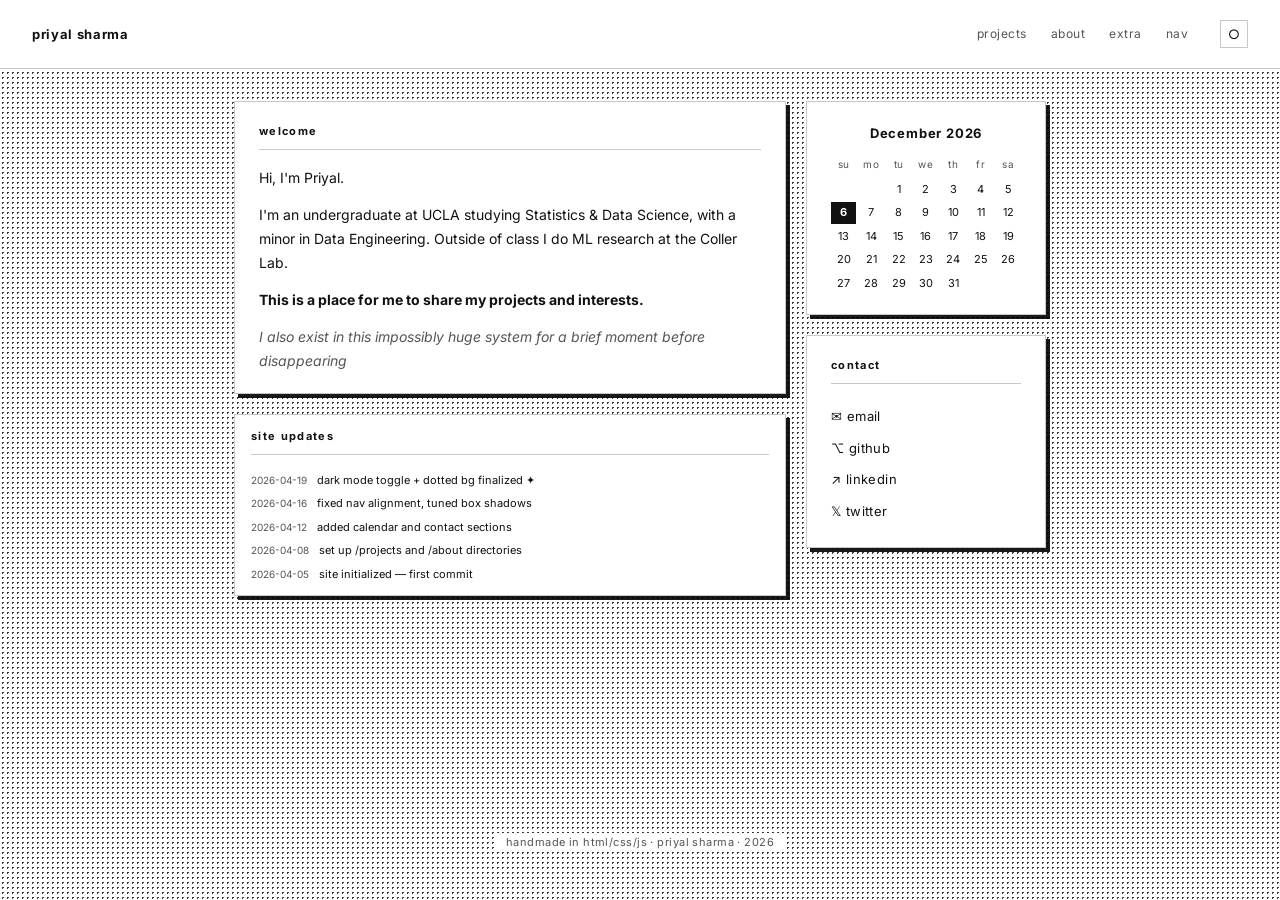
==== index.html @ 5a922d3c "new site" ====
<!DOCTYPE html>
<html lang="en">

<head>
  <meta charset="UTF-8" />
  <meta name="viewport" content="width=device-width, initial-scale=1.0" />
  <title>priyal sharma</title>
  <link rel="preconnect" href="https://fonts.googleapis.com" />
  <link rel="preconnect" href="https://fonts.gstatic.com" crossorigin />
  <link href="https://fonts.googleapis.com/css2?family=Inter:wght@400;500;600&family=Press+Start+2P&display=swap"
    rel="stylesheet" />
  <link rel="stylesheet" href="style.css" />
</head>

<body>

  <!-- nav at the top right  -->
  <header class="site-header">
    <span class="site-name">priyal sharma</span>
    <nav class="site-nav">
      <!-- <a href="/" class="nav-link active">START</a> -->
      <a href="projects.html" class="nav-link">projects</a>
      <a href="/about" class="nav-link">about</a>
      <a href="/extra" class="nav-link">extra</a>
      <a href="/nav" class="nav-link">nav</a>
    </nav>
    <button class="theme-toggle" id="themeToggle" aria-label="toggle dark mode">○</button>
  </header>

  <!-- main grid -->
  <main class="layout">

    <!-- left intro box -->
    <div class="left-col">

      <section class="box about-box">
        <h2 class="box-title">welcome</h2>
        <p>Hi, I'm Priyal.</p>
        <p>
          I'm an undergraduate at UCLA studying Statistics &amp; Data Science,
          with a minor in Data Engineering. Outside of class I do ML research
          at the Coller Lab.
        </p>
        <p>
          <strong> This is a place for me to share my projects and interests. </strong>
        </p>
        <p class="subtle">
          <em>I also exist in this impossibly huge system for a brief moment before disappearing</em>
        </p>
      </section>

      <section class="box activity-box">
        <h2 class="box-title">site updates</h2>
        <ul class="activity-list">
          <li class="activity-item">
            <span class="activity-date">2026-04-19</span>
            <span class="activity-text">dark mode toggle + dotted bg finalized ✦</span>
          </li>
          <li class="activity-item">
            <span class="activity-date">2026-04-16</span>
            <span class="activity-text">fixed nav alignment, tuned box shadows</span>
          </li>
          <li class="activity-item">
            <span class="activity-date">2026-04-12</span>
            <span class="activity-text">added calendar and contact sections</span>
          </li>
          <li class="activity-item">
            <span class="activity-date">2026-04-08</span>
            <span class="activity-text">set up /projects and /about directories</span>
          </li>
          <li class="activity-item">
            <span class="activity-date">2026-04-05</span>
            <span class="activity-text">site initialized — first commit</span>
          </li>
        </ul>
      </section>

    </div><!-- /left-col -->

    <!-- right col [calendar, contact box] -->
    <div class="right-col">

      <section class="box calendar-box">
        <div class="cal-header" id="calHeader"><!-- filled by JS --></div>
        <div class="cal-grid" id="calGrid"><!-- filled by JS --></div>
      </section>

      <section class="box contact-box">
        <h2 class="box-title">contact</h2>
        <ul class="contact-list">
          <li><a href="mailto:priyalsh@g.ucla.edu" class="link">✉ email</a></li>
          <li><a href="https://github.com/preelshh" class="link" target="_blank" rel="noopener">⌥ github</a></li>
          <!-- TODO: real URL -->
          <li><a href="https://www.linkedin.com/in/priyalsh/" class="link" target="_blank" rel="noopener">↗ linkedin</a>
          </li>
          <!-- TODO: real URL -->
          <li><a href="https://twitter.com/priyal" class="link" target="_blank" rel="noopener">𝕏 twitter</a></li>
          <!-- TODO: real URL -->
        </ul>
      </section>

    </div><!-- /right-col -->

  </main>

  <!--  footer -->
  <footer class="site-footer">
    <span class="footer-text">handmade in html/css/js · priyal sharma · 2026</span>
  </footer>

  <script src="script.js"></script>


  <!-- TODO: add a resume button -->
</body>

</html>
---- style.css ----
/* custom properies  */
:root {
  --bg: #ffffff;
  --bg-box: #ffffff;
  --text: #111111;
  --text-subtle: #555;
  --border: #c8c8c8;
  --shadow: rgba(0, 0, 0, 0.9);
  --shadow-hover: rgba(0, 0, 0, 1);
  --accent: #111111;
  --link: #111111;
  --dot-color: rgba(0, 0, 0, 0.78);

  --font-body: 'Inter', -apple-system, BlinkMacSystemFont, 'Segoe UI', sans-serif;
  --font-pixel: 'Press Start 2P', monospace;
}

[data-theme="dark"] {
  --bg: #141414;
  --bg-box: #1e1e1e;
  --text: #e8e8e0;
  --text-subtle: #888;
  --border: #333;
  --shadow: rgba(0, 0, 0, 0.5);
  --shadow-hover: rgba(0, 0, 0, 0.75);
  --accent: #e8e8e0;
  --link: #c8c8c0;
  --dot-color: rgba(255, 255, 255, 0.08);

}

/* reset */
*,
*::before,
*::after {
  box-sizing: border-box;
  margin: 0;
  padding: 0;
}

ul {
  list-style: none;
}

a {
  color: var(--link);
}

/* ze base */
body {
  font-family: var(--font-body);
  font-size: 14px;
  line-height: 1.7;
  color: var(--text);
  background-color: var(--bg);

  /* dotted background — the signature sweetfish detail */
  background-image: radial-gradient(circle, var(--dot-color) 1px, transparent 1px);
  background-size: 5px 5px;

  display: flex;
  flex-direction: column;

  min-height: 100vh;
  transition: background-color 0.2s, color 0.2s;
}

/* le nav */
.site-header {
  display: flex;
  align-items: center;
  gap: 2rem;
  padding: 1.25rem 2rem;
  border-bottom: 1px solid var(--border);
  background: var(--bg);
  position: sticky;
  top: 0;
  z-index: 10;
  /* slight blur so the dotted bg doesn't bleed through aggressively */
  backdrop-filter: blur(4px);
}

.site-name {
  font-family: var(--font-body);
  font-size: 13px;
  font-weight: bold;
  letter-spacing: 0.05em;
  white-space: nowrap;
  margin-right: auto;
}

.site-nav {
  display: flex;
  gap: 1.5rem;
}

.nav-link {
  font-family: var(--font-body);
  font-size: 12px;
  text-decoration: none;
  color: var(--text-subtle);
  letter-spacing: 0.04em;
  transition: color 0.15s;
}

.nav-link:hover,
.nav-link.active {
  color: var(--text);
}

/* lwk gone due to ugliness */
.nav-link.active {
  font-family: var(--font-pixel);
  font-size: 8px;
  color: var(--text);
  position: relative;
  top: 3px;
}

/* theme toggle */
.theme-toggle {
  background: none;
  border: 1px solid var(--border);
  color: var(--text);
  font-family: var(--font-body);
  font-size: 13px;
  width: 28px;
  height: 28px;
  cursor: pointer;
  display: flex;
  align-items: center;
  justify-content: center;
  transition: border-color 0.15s, color 0.15s;
  flex-shrink: 0;
}

.theme-toggle:hover {
  border-color: var(--text);
}

/* ─── LAYOUT GRID ─────────────────────────────────────────────────────── */
.layout {
  display: grid;
  grid-template-columns: 1fr 240px;
  gap: 1.25rem;
  max-width: 860px;
  margin: 2rem auto;
  padding: 0 1.5rem;
  align-items: start;
}

.left-col {
  display: flex;
  flex-direction: column;
  gap: 1.25rem;
}

.right-col {
  display: flex;
  flex-direction: column;
  gap: 1.25rem;
}

/* ─── BOX (shared card style) ─────────────────────────────────────────── */
.box {
  background: var(--bg-box);
  border: 1px solid var(--border);
  box-shadow: 4px 4px 0px var(--shadow);
  padding: 1.25rem 1.5rem;
  transition: box-shadow 0.2s, background-color 0.2s, border-color 0.2s;
}

.box:hover {
  box-shadow: 6px 6px 0px var(--shadow-hover);
}

.box-title {
  font-family: var(--font-body);
  font-size: 11px;
  font-weight: bold;
  letter-spacing: 0.12em;
  text-transform: lowercase;
  border-bottom: 1px solid var(--border);
  padding-bottom: 0.5rem;
  margin-bottom: 1rem;
}

/* ─── ABOUT BOX ───────────────────────────────────────────────────────── */
.about-box p {
  margin-bottom: 0.85rem;
}

.about-box p:last-child {
  margin-bottom: 0;
}

.about-list {
  list-style: none;
  margin-top: 0.5rem;
  display: flex;
  flex-direction: column;
  gap: 0.25rem;
}

.about-list li {
  font-size: 13px;
  color: var(--text-subtle);
  padding-left: 0.75rem;
  position: relative;
}

.about-list li::before {
  content: '—';
  position: absolute;
  left: 0;
  color: var(--border);
}

.subtle {
  color: var(--text-subtle);
}


/* ─── LINKS ───────────────────────────────────────────────────────────── */
.link {
  text-decoration: underline;
  text-underline-offset: 2px;
  text-decoration-color: var(--border);
  transition: text-decoration-color 0.15s;
}

.link:hover {
  text-decoration-color: var(--text);
}

/* ─── CALENDAR ────────────────────────────────────────────────────────── */
.calendar-box {
  font-size: 12px;
}

.cal-header {
  font-family: var(--font-body);
  font-size: 13px;
  font-weight: bold;
  letter-spacing: 0.06em;
  margin-bottom: 0.75rem;
  text-align: center;
}

.cal-grid {
  display: grid;
  grid-template-columns: repeat(7, 1fr);
  gap: 2px;
  text-align: center;
}

.cal-day-label {
  font-size: 10px;
  color: var(--text-subtle);
  padding-bottom: 4px;
  letter-spacing: 0.05em;
}

.cal-day {
  padding: 3px 2px;
  font-size: 11px;
  line-height: 1.4;
}

.cal-day.empty {
  /* placeholder cells before day 1 */
}

.cal-day.today {
  background: var(--text);
  color: var(--bg);
  font-weight: bold;
}

/* ─── CONTACT BOX ─────────────────────────────────────────────────────── */
.contact-list li {
  padding: 0.25rem 0;
}

.contact-list a {
  font-size: 13px;
  text-decoration: none;
  letter-spacing: 0.03em;
  transition: opacity 0.15s;
}

.contact-list a:hover {
  opacity: 0.6;
}

/* ─── CURRENT FOCUS BOX ──────────────────────────────────────────────── */
.focus-list {
  display: flex;
  flex-direction: column;
  gap: 0.35rem;
}

.focus-list li {
  font-size: 13px;
  color: var(--text-subtle);
  padding-left: 1rem;
  position: relative;
  line-height: 1.5;
}

.focus-list li::before {
  content: '›';
  position: absolute;
  left: 0;
  color: var(--text);
}

/* ─── ACTIVITY BOX ────────────────────────────────────────────────────── */
.activity-box {
  padding: 0.75rem 1rem;
}

.activity-list {
  display: flex;
  flex-direction: column;
  gap: 0.3rem;
}

.activity-item {
  display: flex;
  align-items: baseline;
  gap: 0.6rem;
  font-size: 11px;
}

.activity-date {
  font-size: 10px;
  color: var(--text-subtle);
  white-space: nowrap;
  flex-shrink: 0;
}

.activity-text {
  color: var(--text);
}

/* ─── CURRENTLY LISTENING ─────────────────────────────────────────────── */
.listening-track {
  font-size: 13px;
  font-weight: 600;
  line-height: 1.4;
}

.listening-artist {
  font-size: 12px;
  color: var(--text-subtle);
  margin-top: 0.1rem;
}

/* ─── FOOTER ──────────────────────────────────────────────────────────── */
.site-footer {
  margin-top: auto;
  text-align: center;
  font-size: 11px;
  color: var(--text-subtle);
  padding: 2rem 1rem 3rem;
  letter-spacing: 0.04em;
}

.footer-text {
  background: var(--bg);
  padding: 2px 10px;
}

/* ─── RESPONSIVE ──────────────────────────────────────────────────────── */
@media (max-width: 640px) {
  .layout {
    grid-template-columns: 1fr;
  }

  .site-nav {
    gap: 1rem;
  }

  .site-header {
    gap: 1rem;
    padding: 1rem;
  }
}

/* =============================================================
   12. PROJECTS PAGE
   ============================================================= */


/* ------ terminal window wrapper ------ */

.terminal {
  max-width: 800px;
  border: 1px solid var(--border);
  box-shadow: 8px 8px 0 var(--shadow);
  background: var(--bg-box);
  margin: 32px auto 40px;
}

/* title bar at the top of the terminal */
.terminal-bar {
  display: grid;
  grid-template-columns: 60px 1fr auto;
  align-items: center;
  gap: 12px;
  padding: 8px 14px;
  border-bottom: 1px solid var(--border);
  background: var(--bg);
  font-family: ui-monospace, 'SF Mono', Menlo, monospace;
  font-size: 12px;
}

.tl-dots {
  display: flex;
  gap: 6px;
}

.tl-dot {
  width: 10px;
  height: 10px;
  border-radius: 50%;
  border: 1px solid var(--text);
  display: inline-block;
}

.tl-dot.red {
  background: #d97a7a;
}

.tl-dot.yellow {
  background: #e0c36c;
}

.tl-dot.green {
  background: #8fb87a;
}

.tl-title {
  text-align: center;
  color: var(--text-subtle);
  letter-spacing: 0.05em;
}

.tl-prompt {
  color: var(--text-subtle);
  text-align: right;
  font-size: 11px;
}

@media (max-width: 640px) {
  .terminal-bar {
    grid-template-columns: 60px 1fr;
  }

  .tl-prompt {
    display: none;
  }
}

/* body of the terminal (where the grid lives) */
.terminal-body {
  padding: 20px 22px 24px;
  background: var(--bg-box);
}


/* ------ prompt lines (decorative) ------ */

.prompt-line {
  font-family: ui-monospace, 'SF Mono', Menlo, monospace;
  font-size: 13px;
  color: var(--text-subtle);
  margin-bottom: 20px;
  display: flex;
  align-items: center;
  gap: 8px;
}

.prompt-line .prompt-chevron {
  color: var(--text);
  font-weight: 500;
}

.prompt-line .prompt-text {
  color: var(--text);
}

.prompt-line .prompt-cursor {
  display: inline-block;
  width: 8px;
  height: 14px;
  background: var(--text);
  vertical-align: middle;
}

.prompt-line.prompt-closing {
  margin: 24px 0 0;
}

.prompt-cursor.blink {
  animation: cursor-blink 1s steps(2) infinite;
}

@keyframes cursor-blink {

  0%,
  49% {
    opacity: 1;
  }

  50%,
  100% {
    opacity: 0;
  }
}


/* ------ projects grid ------ */

.projects-grid {
  display: grid;
  grid-template-columns: repeat(auto-fill, minmax(260px, 1fr));
  gap: 20px;
}


/* ------ project card ------ */

.project-card {
  background: var(--bg-box);
  border: 1px solid var(--border);
  box-shadow: 4px 4px 0 var(--shadow);
  display: flex;
  flex-direction: column;
  transition: transform 0.15s, box-shadow 0.15s;
}

.project-card:hover {
  transform: translate(-2px, -2px);
  box-shadow: 6px 6px 0 var(--shadow);
}

/* image slot */
.card-image {
  height: 130px;
  border-bottom: 1px solid var(--border);
  overflow: hidden;
  background: var(--bg-box);
}

.card-image img {
  width: 100%;
  height: 100%;
  object-fit: cover;
  display: block;
  filter: grayscale(100%) contrast(1.05);
}

.card-image.no-image {
  display: flex;
  align-items: center;
  justify-content: center;
  background: var(--bg-box);
}

.card-image.no-image span {
  font-family: ui-monospace, 'SF Mono', Menlo, monospace;
  font-size: 11px;
  color: var(--text-subtle);
  letter-spacing: 0.2em;
  padding: 4px 10px;
  border: 1px dashed var(--text-subtle);
}

/* card body */
.card-body {
  padding: 14px 16px 16px;
  flex: 1;
  display: flex;
  flex-direction: column;
  background: var(--bg-box);
}

.card-head {
  display: flex;
  justify-content: space-between;
  align-items: baseline;
  gap: 10px;
  margin-bottom: 8px;
}

.card-head h2 {
  font-family: ui-monospace, 'SF Mono', Menlo, monospace;
  font-size: 15px;
  font-weight: 500;
  margin: 0;
  letter-spacing: -0.01em;
}

.card-date {
  font-family: ui-monospace, 'SF Mono', Menlo, monospace;
  font-size: 12px;
  color: var(--text-subtle);
  white-space: nowrap;
}

.card-desc {
  font-family: var(--font-body);
  font-size: 13.5px;
  line-height: 1.55;
  color: var(--text-subtle);
  margin: 0 0 12px;
  flex: 1;
}

.card-tags {
  list-style: none;
  padding: 0;
  margin: 0 0 12px;
  display: flex;
  flex-wrap: wrap;
  gap: 5px;
}

.card-tags li {
  font-family: ui-monospace, 'SF Mono', Menlo, monospace;
  font-size: 10.5px;
  padding: 2px 7px;
  border: 1px solid var(--text-subtle);
  color: var(--text-subtle);
  letter-spacing: 0.02em;
}

.card-links {
  list-style: none;
  padding: 0;
  margin: 0;
  display: flex;
  flex-wrap: wrap;
  gap: 14px;
  padding-top: 10px;
  border-top: 1px dashed var(--text-subtle);
}

.card-links a {
  font-family: ui-monospace, 'SF Mono', Menlo, monospace;
  font-size: 12px;
  color: var(--text);
  text-decoration: none;
  border-bottom: 1px solid transparent;
}

.card-links a:hover {
  border-bottom-color: var(--text);
}

.tl-dot.red {
  cursor: pointer;
}

.easter-egg {
  position: relative;
}

.notepad {
  position: absolute;
  top: 32px;
  left: 0;
  right: 0;
  max-width: 500px;
  margin: 0 auto;
  background: #fff;
  border: 1px solid var(--border);
  padding: 12px 16px;
  max-height: 160px;
  overflow-y: auto;
  font-size: 13px;
  color: #111;
  z-index: 1;
}

.notepad p {
  margin: 0 0 6px;
}

/* terminal sits on top */
.terminal {
  position: relative;
  z-index: 2;
}
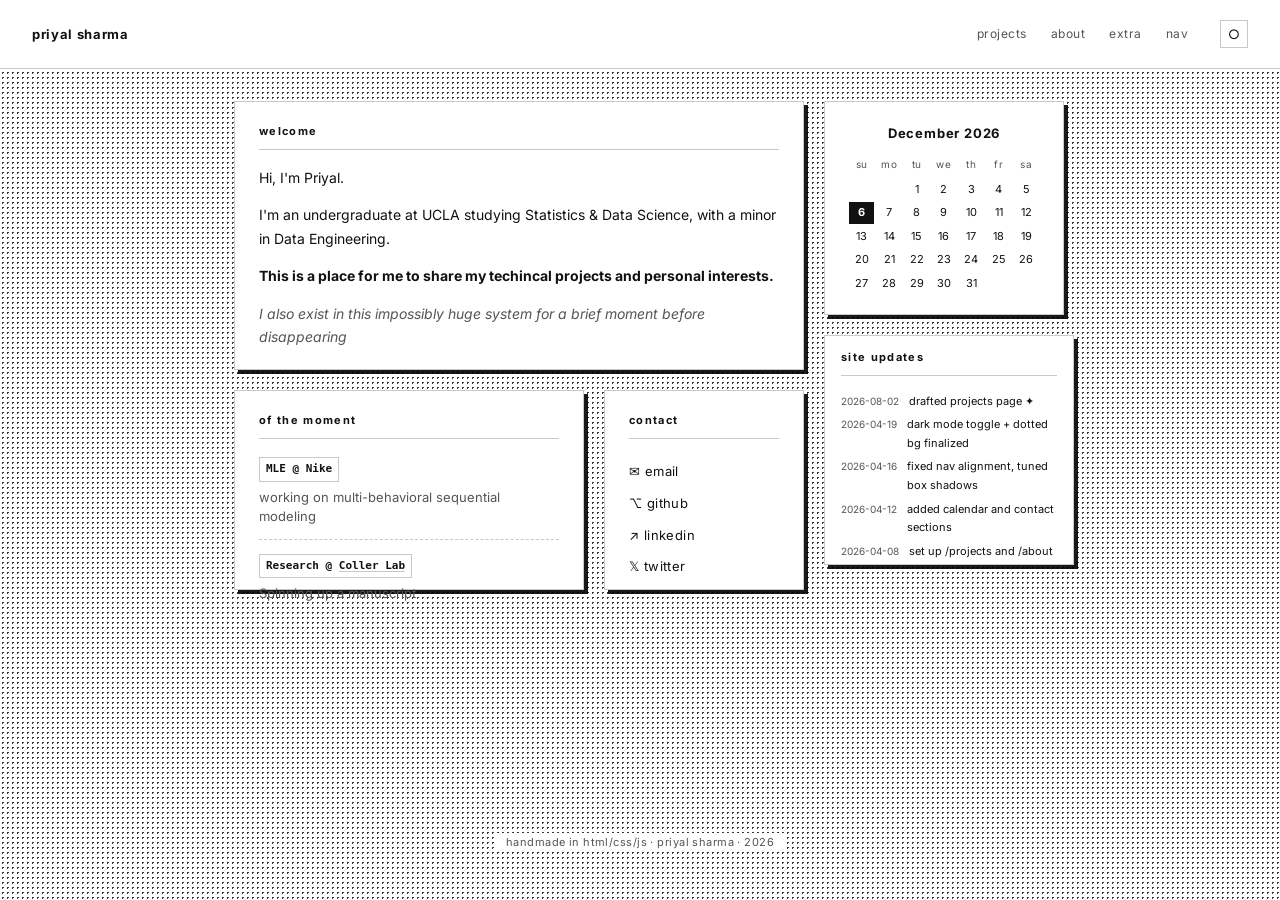
==== commit 27dedb9f: "aboutme!" ====
--- a/index.html
+++ b/index.html
@@ -38,23 +38,74 @@
         <p>Hi, I'm Priyal.</p>
         <p>
           I'm an undergraduate at UCLA studying Statistics &amp; Data Science,
-          with a minor in Data Engineering. Outside of class I do ML research
-          at the Coller Lab.
+          with a minor in Data Engineering.
         </p>
         <p>
-          <strong> This is a place for me to share my projects and interests. </strong>
+          <strong> This is a place for me to share my techincal projects and personal interests. </strong>
         </p>
         <p class="subtle">
           <em>I also exist in this impossibly huge system for a brief moment before disappearing</em>
         </p>
       </section>
 
+      <div class="bottom-row">
+        <section class="box currently-box">
+          <h2 class="box-title">of the moment</h2>
+
+          <div class="focus-entry">
+            <span class="focus-role">MLE @ Nike</span>
+            <span class="focus-detail">working on multi-behavioral sequential modeling</span>
+          </div>
+
+          <div class="focus-entry">
+            <span class="focus-role">
+              Research @ <a href="https://collerlab.dgsom.ucla.edu/" class="link" target="_blank" rel="noopener">Coller
+                Lab</a>
+            </span>
+            <span class="focus-detail">Spinning up a manuscript</span>
+          </div>
+
+
+
+        </section>
+
+        <section class="box contact-box">
+          <h2 class="box-title">contact</h2>
+          <ul class="contact-list">
+            <li><a href="mailto:priyalsh@g.ucla.edu" class="link">✉ email</a></li>
+            <li><a href="https://github.com/preelshh" class="link" target="_blank" rel="noopener">⌥ github</a></li>
+            <!-- TODO: real URL -->
+            <li><a href="https://www.linkedin.com/in/priyalsh/" class="link" target="_blank" rel="noopener">↗
+                linkedin</a></li>
+            <!-- TODO: real URL -->
+            <li><a href="https://twitter.com/priyal" class="link" target="_blank" rel="noopener">𝕏 twitter</a></li>
+            <!-- TODO: real URL -->
+          </ul>
+        </section>
+      </div>
+
+
+
+    </div><!-- /left-col -->
+
+    <!-- right col [calendar, site updates] -->
+    <div class="right-col">
+
+      <section class="box calendar-box">
+        <div class="cal-header" id="calHeader"><!-- filled by JS --></div>
+        <div class="cal-grid" id="calGrid"><!-- filled by JS --></div>
+      </section>
+
       <section class="box activity-box">
         <h2 class="box-title">site updates</h2>
         <ul class="activity-list">
           <li class="activity-item">
+            <span class="activity-date">2026-08-02</span>
+            <span class="activity-text">drafted projects page ✦</span>
+          </li>
+          <li class="activity-item">
             <span class="activity-date">2026-04-19</span>
-            <span class="activity-text">dark mode toggle + dotted bg finalized ✦</span>
+            <span class="activity-text">dark mode toggle + dotted bg finalized </span>
           </li>
           <li class="activity-item">
             <span class="activity-date">2026-04-16</span>
@@ -75,30 +126,6 @@
         </ul>
       </section>
 
-    </div><!-- /left-col -->
-
-    <!-- right col [calendar, contact box] -->
-    <div class="right-col">
-
-      <section class="box calendar-box">
-        <div class="cal-header" id="calHeader"><!-- filled by JS --></div>
-        <div class="cal-grid" id="calGrid"><!-- filled by JS --></div>
-      </section>
-
-      <section class="box contact-box">
-        <h2 class="box-title">contact</h2>
-        <ul class="contact-list">
-          <li><a href="mailto:priyalsh@g.ucla.edu" class="link">✉ email</a></li>
-          <li><a href="https://github.com/preelshh" class="link" target="_blank" rel="noopener">⌥ github</a></li>
-          <!-- TODO: real URL -->
-          <li><a href="https://www.linkedin.com/in/priyalsh/" class="link" target="_blank" rel="noopener">↗ linkedin</a>
-          </li>
-          <!-- TODO: real URL -->
-          <li><a href="https://twitter.com/priyal" class="link" target="_blank" rel="noopener">𝕏 twitter</a></li>
-          <!-- TODO: real URL -->
-        </ul>
-      </section>
-
     </div><!-- /right-col -->
 
   </main>
--- a/style.css
+++ b/style.css
@@ -63,6 +63,7 @@
 
   min-height: 100vh;
   transition: background-color 0.2s, color 0.2s;
+
 }
 
 /* le nav */
@@ -108,14 +109,7 @@
   color: var(--text);
 }
 
-/* lwk gone due to ugliness */
-.nav-link.active {
-  font-family: var(--font-pixel);
-  font-size: 8px;
-  color: var(--text);
-  position: relative;
-  top: 3px;
-}
+
 
 /* theme toggle */
 .theme-toggle {
@@ -277,16 +271,36 @@
   font-weight: bold;
 }
 
+.currently-box {
+  width: 350px;
+  height: 200px;
+}
+
+/* ─── BOTTOM ROW (of the moment + contact side by side) ──────────────── */
+.bottom-row {
+  display: flex;
+  flex-direction: row;
+  gap: 1.25rem;
+}
+
 /* ─── CONTACT BOX ─────────────────────────────────────────────────────── */
 .contact-list li {
   padding: 0.25rem 0;
-}
+  width: 300px;
+}
+
+.contact-box {
+  width: 200px;
+  height: 200px;
+}
+
 
 .contact-list a {
   font-size: 13px;
   text-decoration: none;
   letter-spacing: 0.03em;
   transition: opacity 0.15s;
+  width: 300px;
 }
 
 .contact-list a:hover {
@@ -318,6 +332,9 @@
 /* ─── ACTIVITY BOX ────────────────────────────────────────────────────── */
 .activity-box {
   padding: 0.75rem 1rem;
+  max-height: 230px;
+  overflow-y: scroll;
+  width: 250px;
 }
 
 .activity-list {
@@ -528,6 +545,7 @@
   grid-template-columns: repeat(auto-fill, minmax(260px, 1fr));
   gap: 20px;
 }
+
 
 
 /* ------ project card ------ */
@@ -693,4 +711,125 @@
 .terminal {
   position: relative;
   z-index: 2;
+}
+
+.focus-entry {
+  padding-bottom: 12px;
+  margin-bottom: 12px;
+  border-bottom: 1px dashed var(--border);
+}
+
+.focus-entry:last-child {
+  border-bottom: none;
+  margin-bottom: 0;
+  padding-bottom: 0;
+}
+
+.focus-role {
+  display: inline-block;
+  font-family: ui-monospace, 'SF Mono', Menlo, monospace;
+  font-size: 11px;
+  font-weight: 600;
+  padding: 2px 6px;
+  border: 1px solid var(--border);
+  margin-bottom: 6px;
+}
+
+.focus-detail {
+  display: block;
+  font-size: 13px;
+  color: var(--text-subtle);
+  line-height: 1.5;
+}
+
+/* aboutmepage */
+/* Header */
+.content-wrap {
+  width: 700px;
+  margin: 100px auto;
+  /* centers it + pushes down from top */
+}
+
+.banner {
+  width: 100%;
+  height: 250px;
+  object-fit: cover;
+  display: block;
+  border-radius: 12px 12px 0 0;
+}
+
+.me-box {
+  background: white;
+  width: 100%;
+  padding: 32px;
+  min-height: 550px;
+  box-sizing: border-box;
+}
+
+.mebox-title {
+  font-family: var(--font-body);
+  font-size: 20px;
+  font-weight: bold;
+  letter-spacing: 0.12em;
+  text-transform: lowercase;
+  border-bottom: 1px solid var(--border);
+  padding-bottom: 0.5rem;
+  margin-bottom: 1.5rem;
+}
+
+
+br-sm {
+  display: block;
+  content: "";
+  margin-top: 4px;
+
+}
+
+
+br-md {
+  display: block;
+  content: "";
+  margin-top: 12px;
+
+}
+
+
+br-lg {
+  display: block;
+  content: "";
+  margin-top: 24px;
+
+}
+
+/* ─── ABOUT ME PAGE LAYOUT (reference style) ─── */
+.about-section {
+  margin-bottom: 1.5rem;
+}
+
+.section-title {
+  font-family: var(--font-body);
+  font-size: 13.5px;
+  font-weight: 600;
+  color: var(--text);
+  margin-bottom: 0.75rem;
+  letter-spacing: 0.02em;
+}
+
+.section-content {
+  margin-left: 2rem;
+  font-family: var(--font-body);
+  font-size: 13.5px;
+  line-height: 1.7;
+  color: var(--text-subtle);
+}
+
+.section-content p {
+  margin-bottom: 0.6rem;
+}
+
+.section-divider {
+  border: none;
+  border-top: 1px solid var(--border);
+  margin: 1.5rem 0;
+  opacity: 0.5;
 }
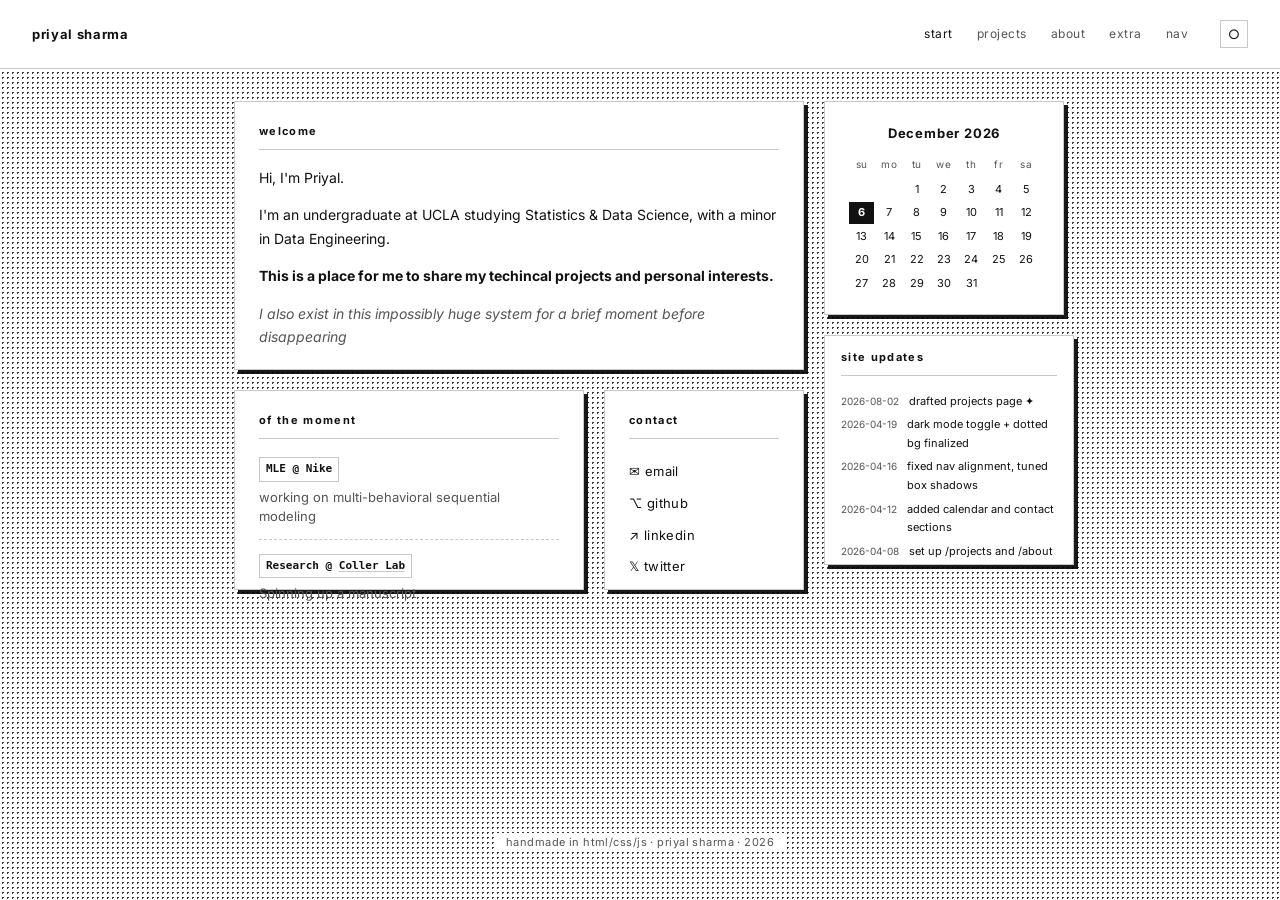
==== commit 2b801206: "fix" ====
--- a/index.html
+++ b/index.html
@@ -18,11 +18,11 @@
   <header class="site-header">
     <span class="site-name">priyal sharma</span>
     <nav class="site-nav">
-      <!-- <a href="/" class="nav-link active">START</a> -->
+      <a href="index.html" class="nav-link active">start</a>
       <a href="projects.html" class="nav-link">projects</a>
-      <a href="/about" class="nav-link">about</a>
-      <a href="/extra" class="nav-link">extra</a>
-      <a href="/nav" class="nav-link">nav</a>
+      <a href="aboutme.html" class="nav-link">about</a>
+      <a href="#" class="nav-link">extra</a>
+      <a href="#" class="nav-link">nav</a>
     </nav>
     <button class="theme-toggle" id="themeToggle" aria-label="toggle dark mode">○</button>
   </header>
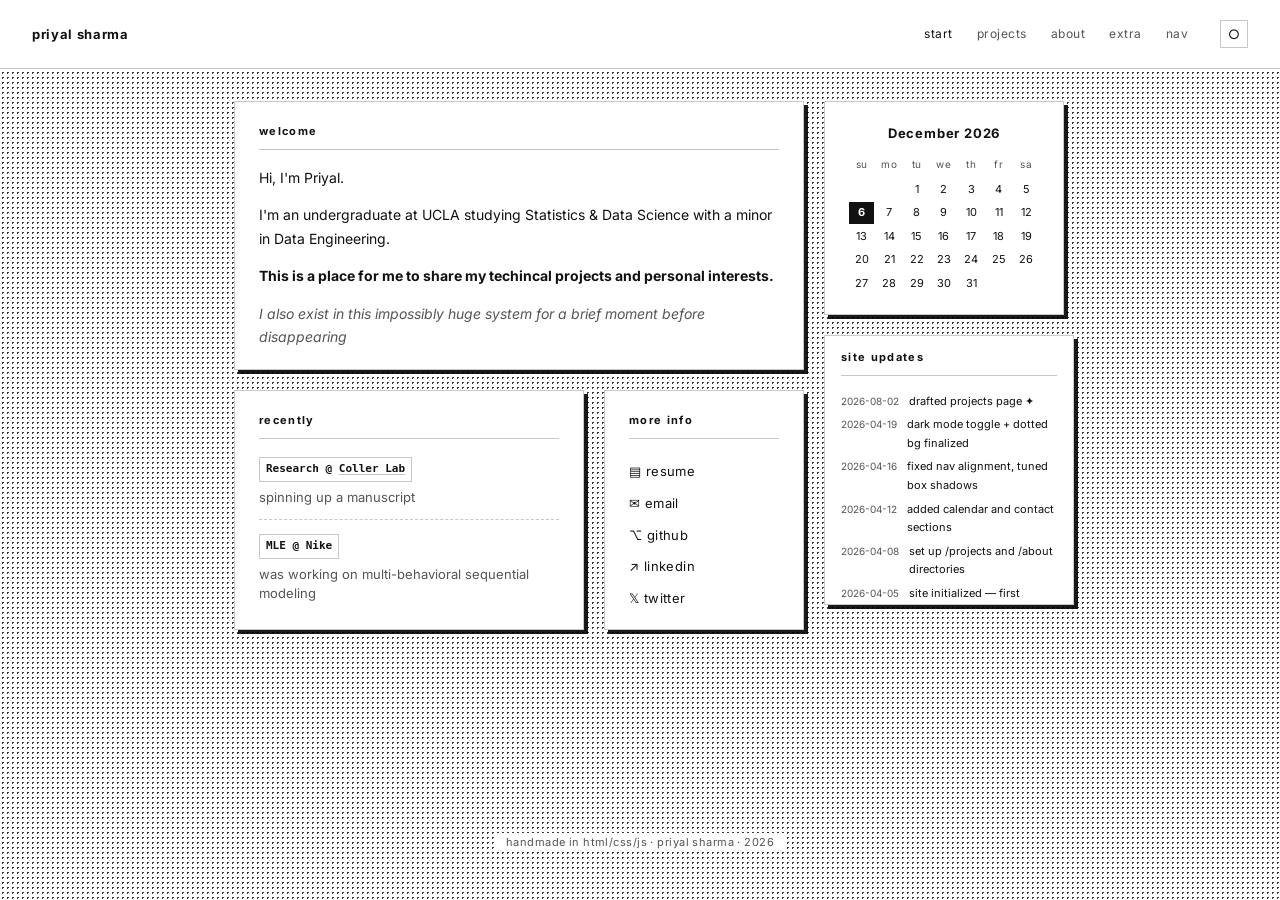
==== commit b45fd94c: "reorg" ====
--- a/index.html
+++ b/index.html
@@ -14,7 +14,7 @@
 
 <body>
 
-  <!-- nav at the top right  -->
+
   <header class="site-header">
     <span class="site-name">priyal sharma</span>
     <nav class="site-nav">
@@ -37,7 +37,7 @@
         <h2 class="box-title">welcome</h2>
         <p>Hi, I'm Priyal.</p>
         <p>
-          I'm an undergraduate at UCLA studying Statistics &amp; Data Science,
+          I'm an undergraduate at UCLA studying Statistics &amp; Data Science
           with a minor in Data Engineering.
         </p>
         <p>
@@ -50,19 +50,20 @@
 
       <div class="bottom-row">
         <section class="box currently-box">
-          <h2 class="box-title">of the moment</h2>
-
-          <div class="focus-entry">
-            <span class="focus-role">MLE @ Nike</span>
-            <span class="focus-detail">working on multi-behavioral sequential modeling</span>
-          </div>
+          <h2 class="box-title">recently</h2>
 
           <div class="focus-entry">
             <span class="focus-role">
               Research @ <a href="https://collerlab.dgsom.ucla.edu/" class="link" target="_blank" rel="noopener">Coller
                 Lab</a>
             </span>
-            <span class="focus-detail">Spinning up a manuscript</span>
+            <span class="focus-detail">spinning up a manuscript</span>
+          </div>
+
+
+          <div class="focus-entry">
+            <span class="focus-role">MLE @ Nike</span>
+            <span class="focus-detail">was working on multi-behavioral sequential modeling</span>
           </div>
 
 
@@ -70,8 +71,9 @@
         </section>
 
         <section class="box contact-box">
-          <h2 class="box-title">contact</h2>
+          <h2 class="box-title">more info</h2>
           <ul class="contact-list">
+            <li><a href="assets/Sharma_Priyal_Resume.pdf" class="link"> ▤ resume</a></li>
             <li><a href="mailto:priyalsh@g.ucla.edu" class="link">✉ email</a></li>
             <li><a href="https://github.com/preelshh" class="link" target="_blank" rel="noopener">⌥ github</a></li>
             <!-- TODO: real URL -->
--- a/style.css
+++ b/style.css
@@ -1,4 +1,4 @@
-/* custom properies  */
+
 :root {
   --bg: #ffffff;
   --bg-box: #ffffff;
@@ -29,7 +29,6 @@
 
 }
 
-/* reset */
 *,
 *::before,
 *::after {
@@ -46,7 +45,6 @@
   color: var(--link);
 }
 
-/* ze base */
 body {
   font-family: var(--font-body);
   font-size: 14px;
@@ -54,7 +52,7 @@
   color: var(--text);
   background-color: var(--bg);
 
-  /* dotted background — the signature sweetfish detail */
+  
   background-image: radial-gradient(circle, var(--dot-color) 1px, transparent 1px);
   background-size: 5px 5px;
 
@@ -66,7 +64,6 @@
 
 }
 
-/* le nav */
 .site-header {
   display: flex;
   align-items: center;
@@ -77,7 +74,7 @@
   position: sticky;
   top: 0;
   z-index: 10;
-  /* slight blur so the dotted bg doesn't bleed through aggressively */
+  
   backdrop-filter: blur(4px);
 }
 
@@ -109,9 +106,6 @@
   color: var(--text);
 }
 
-
-
-/* theme toggle */
 .theme-toggle {
   background: none;
   border: 1px solid var(--border);
@@ -132,7 +126,6 @@
   border-color: var(--text);
 }
 
-/* ─── LAYOUT GRID ─────────────────────────────────────────────────────── */
 .layout {
   display: grid;
   grid-template-columns: 1fr 240px;
@@ -155,7 +148,6 @@
   gap: 1.25rem;
 }
 
-/* ─── BOX (shared card style) ─────────────────────────────────────────── */
 .box {
   background: var(--bg-box);
   border: 1px solid var(--border);
@@ -179,7 +171,6 @@
   margin-bottom: 1rem;
 }
 
-/* ─── ABOUT BOX ───────────────────────────────────────────────────────── */
 .about-box p {
   margin-bottom: 0.85rem;
 }
@@ -214,8 +205,6 @@
   color: var(--text-subtle);
 }
 
-
-/* ─── LINKS ───────────────────────────────────────────────────────────── */
 .link {
   text-decoration: underline;
   text-underline-offset: 2px;
@@ -227,7 +216,6 @@
   text-decoration-color: var(--text);
 }
 
-/* ─── CALENDAR ────────────────────────────────────────────────────────── */
 .calendar-box {
   font-size: 12px;
 }
@@ -262,7 +250,7 @@
 }
 
 .cal-day.empty {
-  /* placeholder cells before day 1 */
+  
 }
 
 .cal-day.today {
@@ -273,17 +261,16 @@
 
 .currently-box {
   width: 350px;
-  height: 200px;
-}
-
-/* ─── BOTTOM ROW (of the moment + contact side by side) ──────────────── */
+  height: 240px;
+  padding-bottom: 1.75rem;
+}
+
 .bottom-row {
   display: flex;
   flex-direction: row;
   gap: 1.25rem;
 }
 
-/* ─── CONTACT BOX ─────────────────────────────────────────────────────── */
 .contact-list li {
   padding: 0.25rem 0;
   width: 300px;
@@ -291,9 +278,9 @@
 
 .contact-box {
   width: 200px;
-  height: 200px;
-}
-
+  height: 240px;
+  padding-bottom: 1.75rem;
+}
 
 .contact-list a {
   font-size: 13px;
@@ -307,7 +294,6 @@
   opacity: 0.6;
 }
 
-/* ─── CURRENT FOCUS BOX ──────────────────────────────────────────────── */
 .focus-list {
   display: flex;
   flex-direction: column;
@@ -329,10 +315,9 @@
   color: var(--text);
 }
 
-/* ─── ACTIVITY BOX ────────────────────────────────────────────────────── */
 .activity-box {
-  padding: 0.75rem 1rem;
-  max-height: 230px;
+  padding: 0.75rem 1rem 1.75rem;
+  max-height: 270px;
   overflow-y: scroll;
   width: 250px;
 }
@@ -361,7 +346,6 @@
   color: var(--text);
 }
 
-/* ─── CURRENTLY LISTENING ─────────────────────────────────────────────── */
 .listening-track {
   font-size: 13px;
   font-weight: 600;
@@ -374,7 +358,6 @@
   margin-top: 0.1rem;
 }
 
-/* ─── FOOTER ──────────────────────────────────────────────────────────── */
 .site-footer {
   margin-top: auto;
   text-align: center;
@@ -389,7 +372,6 @@
   padding: 2px 10px;
 }
 
-/* ─── RESPONSIVE ──────────────────────────────────────────────────────── */
 @media (max-width: 640px) {
   .layout {
     grid-template-columns: 1fr;
@@ -404,13 +386,6 @@
     padding: 1rem;
   }
 }
-
-/* =============================================================
-   12. PROJECTS PAGE
-   ============================================================= */
-
-
-/* ------ terminal window wrapper ------ */
 
 .terminal {
   max-width: 800px;
@@ -420,7 +395,6 @@
   margin: 32px auto 40px;
 }
 
-/* title bar at the top of the terminal */
 .terminal-bar {
   display: grid;
   grid-template-columns: 60px 1fr auto;
@@ -480,14 +454,10 @@
   }
 }
 
-/* body of the terminal (where the grid lives) */
 .terminal-body {
   padding: 20px 22px 24px;
   background: var(--bg-box);
 }
-
-
-/* ------ prompt lines (decorative) ------ */
 
 .prompt-line {
   font-family: ui-monospace, 'SF Mono', Menlo, monospace;
@@ -537,19 +507,12 @@
   }
 }
 
-
-/* ------ projects grid ------ */
-
 .projects-grid {
   display: grid;
   grid-template-columns: repeat(auto-fill, minmax(260px, 1fr));
   gap: 20px;
 }
 
-
-
-/* ------ project card ------ */
-
 .project-card {
   background: var(--bg-box);
   border: 1px solid var(--border);
@@ -564,12 +527,25 @@
   box-shadow: 6px 6px 0 var(--shadow);
 }
 
-/* image slot */
 .card-image {
   height: 130px;
   border-bottom: 1px solid var(--border);
   overflow: hidden;
   background: var(--bg-box);
+}
+
+.card-image img.banner {
+  width: 100%;
+  height: 250px;
+  object-fit: cover;
+  display: block;
+  border-radius: 12px 12px 0 0;
+  filter: grayscale(100%);
+  transition: filter 0.2s ease;
+}
+
+.banner:hover {
+  filter: grayscale(0%);
 }
 
 .card-image img {
@@ -596,7 +572,6 @@
   border: 1px dashed var(--text-subtle);
 }
 
-/* card body */
 .card-body {
   padding: 14px 16px 16px;
   flex: 1;
@@ -707,7 +682,6 @@
   margin: 0 0 6px;
 }
 
-/* terminal sits on top */
 .terminal {
   position: relative;
   z-index: 2;
@@ -742,20 +716,20 @@
   line-height: 1.5;
 }
 
-/* aboutmepage */
-/* Header */
 .content-wrap {
   width: 700px;
   margin: 100px auto;
-  /* centers it + pushes down from top */
+  
 }
 
 .banner {
   width: 100%;
+  filter: grayscale(100%);
+  transition: filter 0.2s ease;
   height: 250px;
   object-fit: cover;
-  display: block;
   border-radius: 12px 12px 0 0;
+
 }
 
 .me-box {
@@ -777,7 +751,6 @@
   margin-bottom: 1.5rem;
 }
 
-
 br-sm {
   display: block;
   content: "";
@@ -785,7 +758,6 @@
 
 }
 
-
 br-md {
   display: block;
   content: "";
@@ -793,7 +765,6 @@
 
 }
 
-
 br-lg {
   display: block;
   content: "";
@@ -801,7 +772,6 @@
 
 }
 
-/* ─── ABOUT ME PAGE LAYOUT (reference style) ─── */
 .about-section {
   margin-bottom: 1.5rem;
 }
@@ -832,4 +802,146 @@
   border-top: 1px solid var(--border);
   margin: 1.5rem 0;
   opacity: 0.5;
-}+}
+
+.about-gallery {
+  display: flex;
+  gap: 12px;
+  margin-bottom: 1.5rem;
+}
+
+.about-gallery img {
+  flex: 1;
+  width: 100%;
+  height: 179px;
+  object-fit: cover;
+  border: 1px solid var(--border);
+  border-radius: 4px;
+  filter: grayscale(100%);
+  transition: filter 0.2s ease;
+}
+
+.about-gallery img:hover {
+  filter: grayscale(0%);
+}
+
+.lego-grid {
+  display: flex;
+  flex-wrap: wrap;
+  gap: 16px;
+  margin-top: 1rem;
+}
+
+.lego-card {
+  width: 300px;
+  background: var(--bg-box);
+  border: 1px solid var(--border);
+  box-shadow: 4px 4px 0 var(--shadow);
+  display: flex;
+  flex-direction: column;
+  overflow: hidden;
+  transition: transform 0.15s, box-shadow 0.15s;
+}
+
+.lego-card:hover {
+  transform: translate(-2px, -2px);
+  box-shadow: 6px 6px 0 var(--shadow);
+}
+
+.lego-card img {
+  width: 100%;
+  height: 450px;
+  object-fit: cover;
+  display: block;
+  border-bottom: 1px solid var(--border);
+  filter: grayscale(100%);
+  transition: filter 0.2s ease;
+}
+
+.lego-card img:hover {
+  filter: grayscale(0%);
+}
+
+.lego-card-info {
+  padding: 14px 16px;
+  display: flex;
+  flex-direction: column;
+  gap: 6px;
+}
+
+.lego-card-info h3 {
+  font-family: var(--font-body);
+  font-size: 15px;
+  font-weight: 600;
+  margin: 0;
+}
+
+.lego-tag {
+  font-family: ui-monospace, 'SF Mono', Menlo, monospace;
+  font-size: 10.5px;
+  padding: 2px 7px;
+  border: 1px solid var(--border);
+  color: var(--text-subtle);
+  width: fit-content;
+  letter-spacing: 0.02em;
+  text-transform: lowercase;
+}
+
+.home-card-wrap {
+  max-width: 600px;
+  margin: 3rem auto;
+  padding: 0 1.5rem;
+}
+
+.home-card {
+  background: var(--bg-box);
+  border: 1px solid var(--border);
+  box-shadow: 6px 6px 0 var(--shadow);
+  padding: 2rem 2rem 1.75rem;
+}
+
+.home-card-title {
+  font-family: var(--font-body);
+  font-size: 11px;
+  font-weight: bold;
+  letter-spacing: 0.12em;
+  text-transform: lowercase;
+  border-bottom: 1px solid var(--border);
+  padding-bottom: 0.6rem;
+  margin-bottom: 1.75rem;
+  text-align: center;
+}
+
+.home-card-grid {
+  display: grid;
+  grid-template-columns: repeat(3, 1fr);
+  gap: 1.5rem 1rem;
+}
+
+.home-card-item {
+  display: flex;
+  flex-direction: column;
+  align-items: center;
+  gap: 0.5rem;
+  text-decoration: none;
+  color: var(--text);
+  cursor: pointer;
+  transition: opacity 0.15s;
+}
+
+.home-card-item:hover {
+  opacity: 0.6;
+}
+
+.home-card-icon {
+  font-size: 28px;
+  line-height: 1;
+}
+
+.home-card-label {
+  font-family: var(--font-body);
+  font-size: 11px;
+  color: var(--text-subtle);
+  letter-spacing: 0.04em;
+  text-align: center;
+}
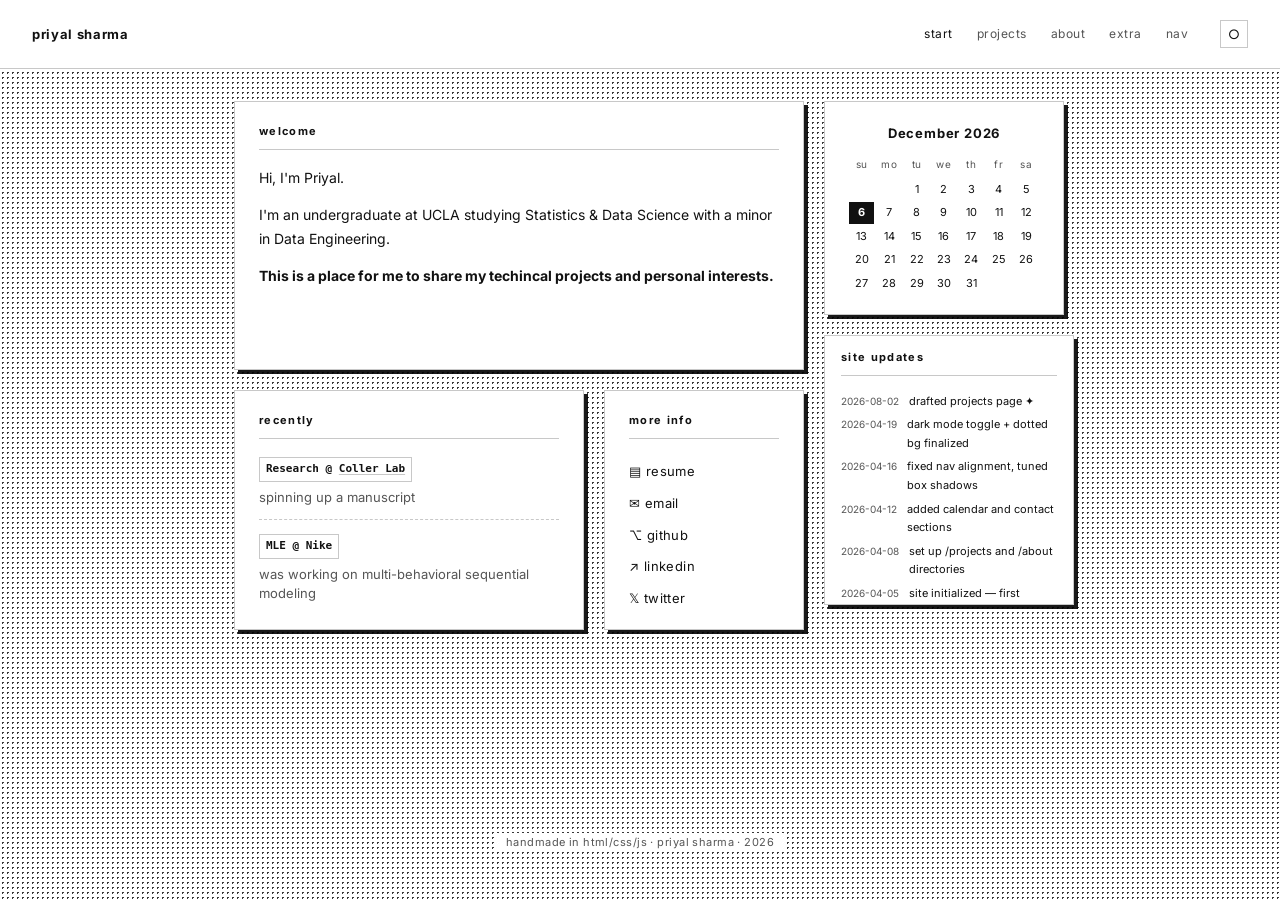
==== commit bdb4281f: "ghost" ====
--- a/index.html
+++ b/index.html
@@ -19,9 +19,9 @@
     <span class="site-name">priyal sharma</span>
     <nav class="site-nav">
       <a href="index.html" class="nav-link active">start</a>
-      <a href="projects.html" class="nav-link">projects</a>
-      <a href="aboutme.html" class="nav-link">about</a>
-      <a href="#" class="nav-link">extra</a>
+      <a href="pages/projects.html" class="nav-link">projects</a>
+      <a href="pages/about.html" class="nav-link">about</a>
+      <a href="pages/extra.html" class="nav-link">extra</a>
       <a href="#" class="nav-link">nav</a>
     </nav>
     <button class="theme-toggle" id="themeToggle" aria-label="toggle dark mode">○</button>
@@ -43,7 +43,7 @@
         <p>
           <strong> This is a place for me to share my techincal projects and personal interests. </strong>
         </p>
-        <p class="subtle">
+        <p class="subtle ghost-text">
           <em>I also exist in this impossibly huge system for a brief moment before disappearing</em>
         </p>
       </section>
--- a/style.css
+++ b/style.css
@@ -204,6 +204,17 @@
 .subtle {
   color: var(--text-subtle);
 }
+
+.ghost-text {
+  color: transparent;
+  transition: color 0.3s ease;
+  cursor: default;
+}
+
+.ghost-text:hover {
+  color: #888;
+}
+
 
 .link {
   text-decoration: underline;
